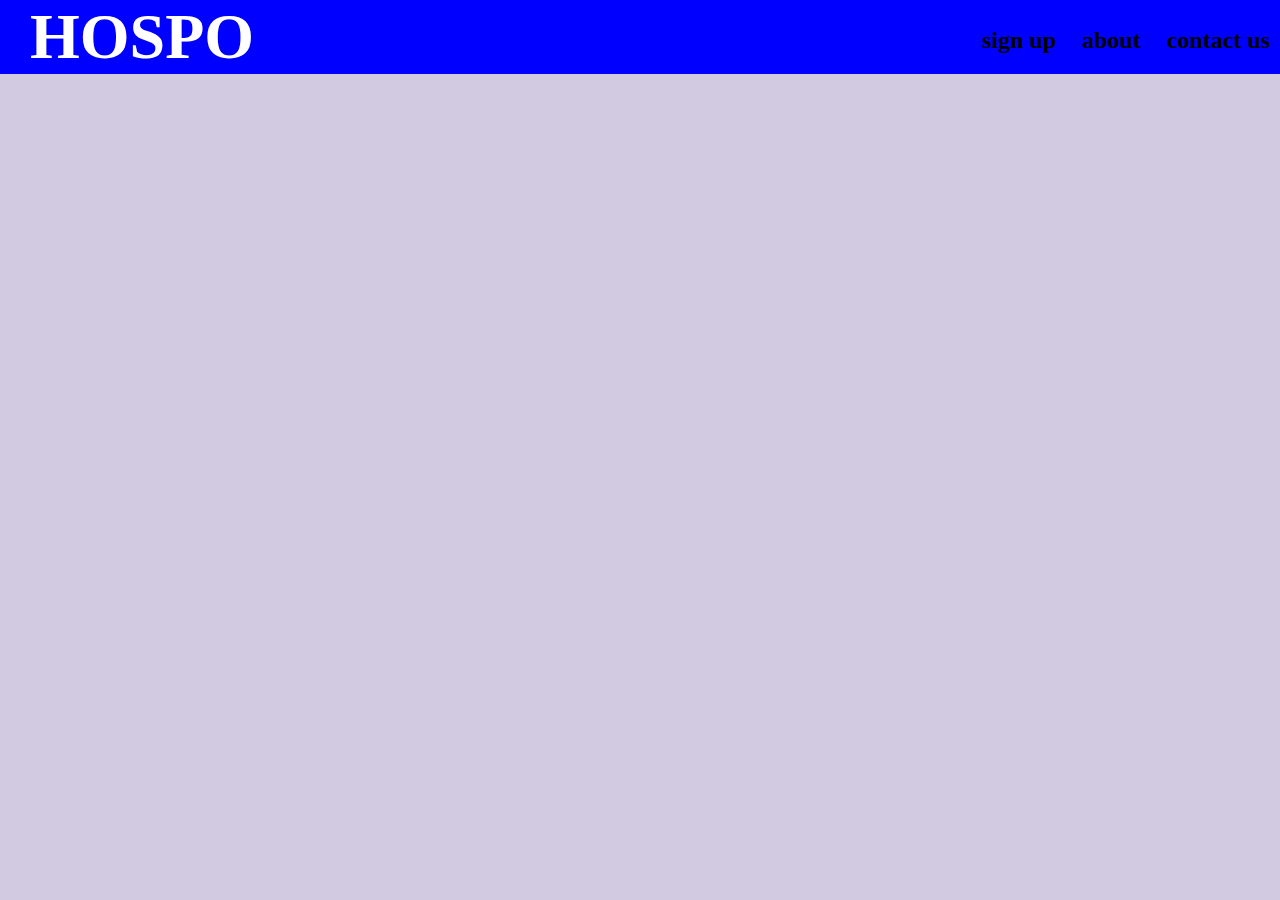
==== index.html @ 1aba8a03 "commit" ====
<!DOCTYPE html>
<html lang="en">
<head>
    <meta charset="UTF-8">
    <meta http-equiv="X-UA-Compatible" content="IE=edge">
    <meta name="viewport" content="width=device-width, initial-scale=1.0">
    <link rel="stylesheet" href="./style.css"> 
    <title>Document</title>
</head>
<body>
    <nav>
        <a>sign up</a>
        <a>about</a>
        <a>contact us</a>

    </nav>
    <header>
        <h1>HOSPO</h1>
    </header>
    
    <section>

    </section>
    <footer>

    </footer>
</body>
</html>
---- style.css ----
body{
    background-color: rgb(210, 202, 224);
    margin: 0px;
    padding: 0px;
}
html{
    font-size: 16px;
    
}
header{
    background-color: blue;
}
header h1{
    padding-left: 30px;
    margin: 0px;
    text-align: left;
    font-size: 4rem;
    color: white;
}
nav{
    float: right;
    align-items: center;
    font-size: 1.5rem;
    font-weight: 600;
    margin-top: 3vh;
}
nav a{
    padding-inline:10px;
}
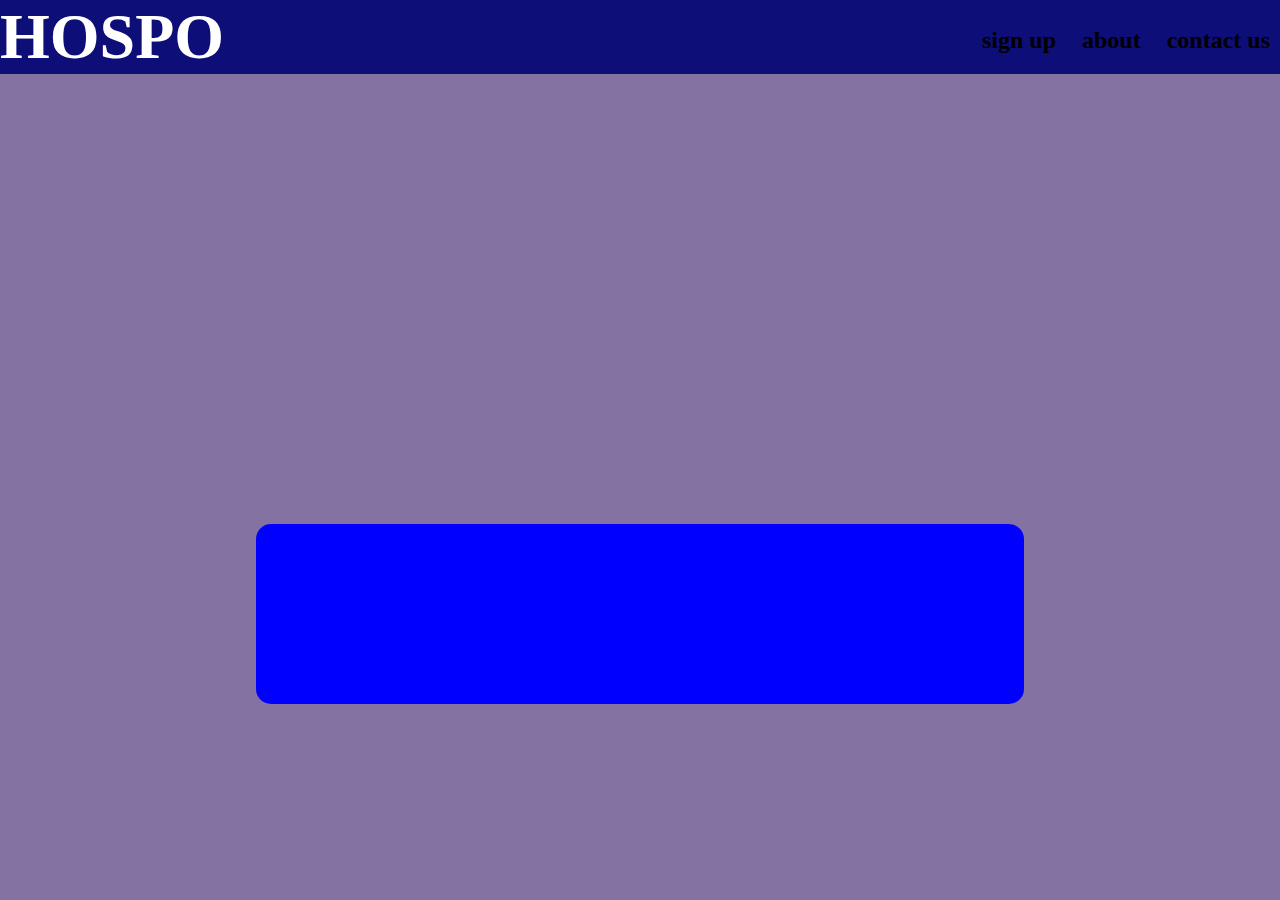
==== commit a0af120e: "commit" ====
--- a/index.html
+++ b/index.html
@@ -12,13 +12,15 @@
         <a>sign up</a>
         <a>about</a>
         <a>contact us</a>
-
     </nav>
     <header>
         <h1>HOSPO</h1>
     </header>
     
     <section>
+        <div class="login-section">
+
+        </div>
 
     </section>
     <footer>
--- a/style.css
+++ b/style.css
@@ -1,5 +1,5 @@
 body{
-    background-color: rgb(210, 202, 224);
+    background-color: rgb(132, 114, 162);
     margin: 0px;
     padding: 0px;
 }
@@ -8,10 +8,10 @@
     
 }
 header{
-    background-color: blue;
+    background-color: rgb(14, 14, 120);
 }
 header h1{
-    padding-left: 30px;
+    padding-left: 3 0px;
     margin: 0px;
     text-align: left;
     font-size: 4rem;
@@ -27,3 +27,18 @@
 nav a{
     padding-inline:10px;
 }
+.login-section{
+    position: relative;
+    top: 50vh;
+    height: 20vh;
+    width: 60vw;
+    background-color: blue;  
+    justify-content: center;
+    border-radius: 15px;
+
+}
+section{
+    display: flex;
+    justify-content: center;
+
+}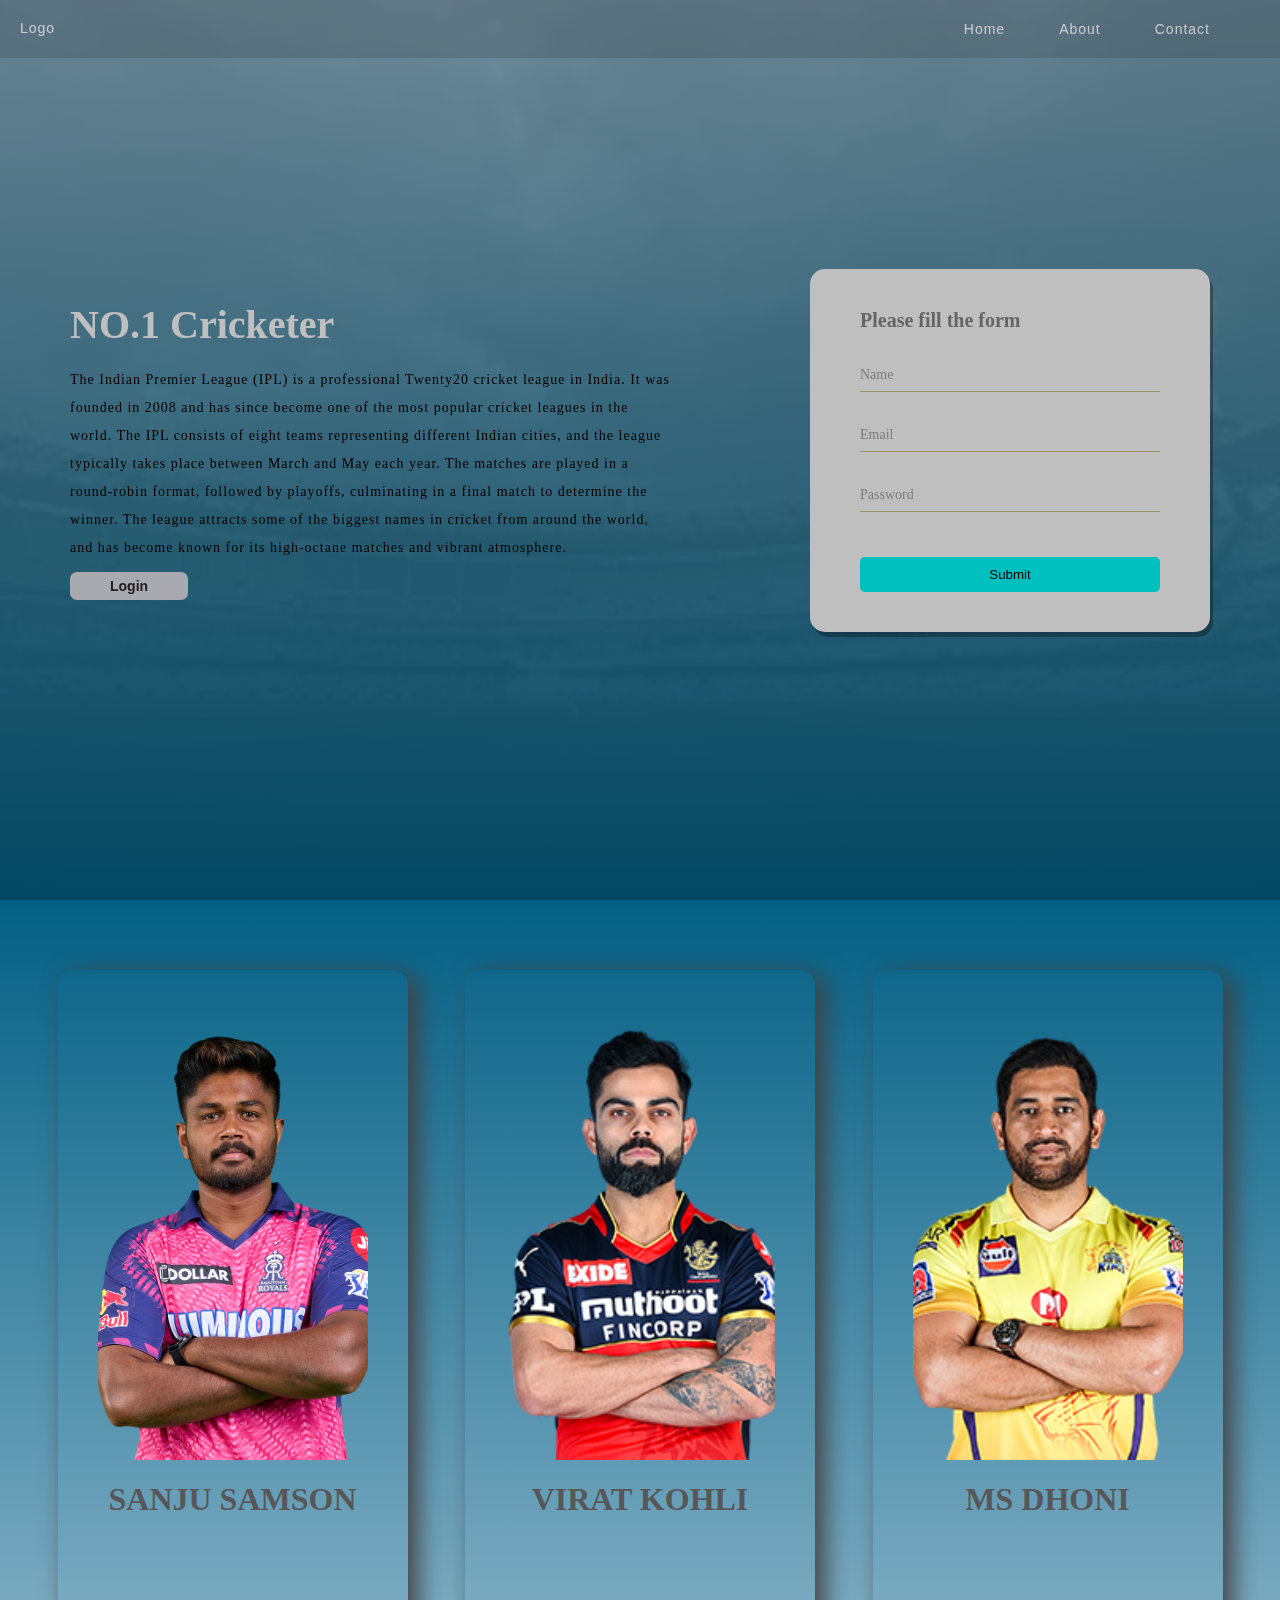
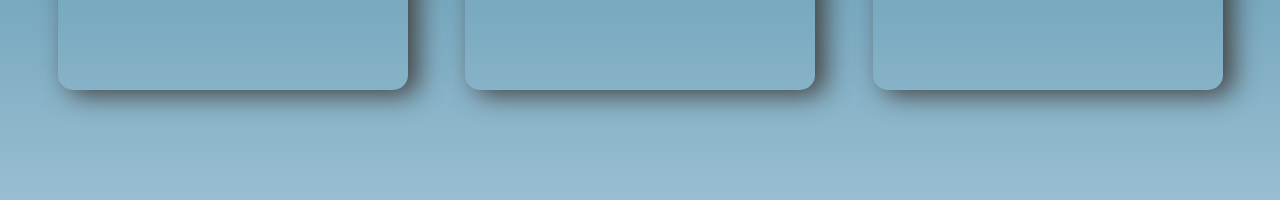
==== commit 2394b635: "finel commit" ====
--- a/index.html
+++ b/index.html
@@ -4,27 +4,78 @@
     <meta charset="UTF-8">
     <meta http-equiv="X-UA-Compatible" content="IE=edge">
     <meta name="viewport" content="width=device-width, initial-scale=1.0">
-    <link rel="stylesheet" href="./style.css"> 
-    <title>Document</title>
+    <title>WORLD CRICKETERS OF 2023</title>
+    <link rel="stylesheet" href="./style.css">
 </head>
 <body>
-    <nav>
-        <a>sign up</a>
-        <a>about</a>
-        <a>contact us</a>
-    </nav>
     <header>
-        <h1>HOSPO</h1>
+        <div class="container">
+            <a href="#">Logo</a>
+            <nav>
+                <a href="#">Home</a>
+                <a href="#">About</a>
+                <a href="#">Contact</a>
+            </nav>
+        </div>
     </header>
-    
-    <section>
-        <div class="login-section">
+    <main>
+        <div class="banner-container">
+            <section class="container">
+                <div class="left-section">
+                    <h1>NO.1 Cricketer</h1>
+                    <p>The Indian Premier League (IPL) is a professional Twenty20 cricket league in India. It was founded in 2008 and has since become one of the most popular cricket leagues in the world. The IPL consists of eight teams representing different Indian cities, and the league typically takes place between March and May each year. The matches are played in a round-robin format, followed by playoffs, culminating in a final match to determine the winner. The league attracts some of the biggest names in cricket from around the world, and has become known for its high-octane matches and vibrant atmosphere.</p>
+                    <button>Login</button>
+                </div>
+                <div class="right-section">
+                    <h4>Please fill the form</h4>
+                    <form action="" autocomplete="off">
+                        <div class="input-group">
+                          <input type="text" id="name" required>  
+                          <label for="name">Name</label>
+                        </div>
+                        <div class="input-group">
+                            <input type="email" id="emai" required>
+                            <label for="emai">Email</label>
+                        </div>
+                        <div class="input-group">
+                            <input type="password" id="password" required>
+                            <label for="password">Password</label>
+                        </div>
+                        <div class="submit-btn">
+                            <input type="submit" class="submit" />
+                        </div>
+                    </form>
+
+                </div>
+
+            </section>
 
         </div>
+        <section class="section-two">
+            <div class="card-container">
+                <div class="image-container">
+                    <img src="./sanju.png" alt="">
+                </div>
+                <h1>SANJU SAMSON</h1>
+            </div>
+            <div class="card-container">
+                <div class="image-container">
+                    <img src="./kohil.png" alt="">
+                </div>
+                <h1>VIRAT KOHLI</h1>
+            </div>
+            <div class="card-container">
+                <div class="image-container">
+                    <img src="./dhoni.png" alt="">
+                </div>
+                <h1>MS DHONI</h1>
+            </div>
 
-    </section>
-    <footer>
 
-    </footer>
+        </section>
+
+    </main>
+
+    
 </body>
-</html> +</html>--- a/style.css
+++ b/style.css
@@ -1,44 +1,211 @@
+*{
+    box-sizing: border-box;
+}
 body{
-    background-color: rgb(132, 114, 162);
-    margin: 0px;
-    padding: 0px;
-}
-html{
-    font-size: 16px;
-    
-}
+    margin: 0;
+    padding: 0;
+    scroll-behavior: smooth;
+}
+
 header{
-    background-color: rgb(14, 14, 120);
-}
-header h1{
-    padding-left: 3 0px;
-    margin: 0px;
-    text-align: left;
-    font-size: 4rem;
-    color: white;
-}
-nav{
-    float: right;
+    width: 100%;
+    background-color: rgba(23,23,23,.15);
+    padding: 20px;
+    position: fixed;
+    top: 0;
+    z-index: 1;
+}
+header a{
+    text-decoration: none;
+    margin-right: 50px;
+    font-size: 14px;
+    letter-spacing: 1px;
+    font-family: 'Segoe UI', Tahoma, Geneva, Verdana, sans-serif;
+    color: rgba(249, 240, 240, 0.71);
+
+}
+
+.banner-container{
+    width: 100%;
+    height: 100vh;
+    background:linear-gradient(rgba(135, 178, 200, 0.849),rgb(3,96,133)),url('./background.jpeg');
+    filter: brightness(.75);
+    background-repeat: no-repeat;
+    background-size: cover;
+    background-attachment: fixed;
+    background-position: center;
+    display: flex;
+    align-self: flex-start;
+    justify-content: center;
+}
+header .container{
+    display: flex;
+    justify-content: space-between;
+}
+
+
+.banner-container .container{
+    height: 100vh;
+    width: 100%;
+    display: flex;
+    justify-content: space-around;
     align-items: center;
-    font-size: 1.5rem;
-    font-weight: 600;
-    margin-top: 3vh;
-}
-nav a{
-    padding-inline:10px;
-}
-.login-section{
+
+}
+
+
+.left-section{
+    width: 600px;
+} 
+
+.left-section h1{
+    margin: 0;
+    font-size: 40px;
+    color: rgb(255, 255, 255);
+}
+.left-section p{
+    margin: 0;
+    font-size: 14px;
+    letter-spacing: 1px;
+    margin-top: 18px;
+    line-height: 28px;
+
+
+}
+.left-section  button{
+    color: rgb(44, 39, 39);
+    border: none;
+    background-color: rgb(225, 227, 235);
+    padding: 6px 40px;
+    margin-top: 10px;
+    border-radius: 7px;
+    font-weight: bold;
+    font-size: 14px;
+
+}
+.left-section button:hover{
+    background-color: aqua;
+    transform: scale(1.1);
+    cursor: pointer;
+}
+
+.right-section{
+    width: 400px;
+    background-color: white;
+    border-radius: 15px;
+    padding: 40px 0px;
+    box-shadow:3px 5px rgba(0, 0,0,.3);
+
+}
+.right-section h4{
+    font-size: 20px;
+    width: 300px;
+    margin: auto;
+    margin-bottom: 30px;
+    color:rgb(136,136,136);
+
+}
+
+.input-group{
+    width: 300px;
+    margin: 30px auto;
+    display: flex;
+    flex-direction: column;
     position: relative;
-    top: 50vh;
-    height: 20vh;
-    width: 60vw;
-    background-color: blue;  
+}
+.input-group label{
+    color: rgb(165,165,165);
+    font-size: 14px;
+    position: absolute;
+    top: 5px;
+    transition: 0.5s ease-in-out;
+   
+
+}
+.input-group input{
+    border: none;
+    padding: 7px;
+    outline: none;
+    border-bottom: 1px solid #c9c98a;
+}
+
+.input-group input:focus ~label,
+.input-group input:valid ~label{
+    color: red;
+    top: -10px;
+    font-size: 12px;
+
+}
+.input-group input:focus ,
+.input-group input:valid {
+    border-color: blue;
+
+}
+
+
+.submit-btn input{
+    background-color: aqua;
+    border: none;
+    padding: 10px;
+    margin-top: 15px;
+    border-radius: 5px;
+    width: 300px;
+    cursor: pointer;
+
+}
+.submit-btn{
+    display: flex;
     justify-content: center;
+    align-items: center;
+}
+.submit-btn input:hover{
+    box-shadow: 0px 3px 6px silver;
+    background-color: rgb(99, 99, 139);
+}
+/* section-two */
+
+.section-two{
+    background:linear-gradient(rgb(3,96,133),rgba(135, 178, 200, 0.849));
+    padding-top: 70px;
+    /* margin-top:30px; */
+    display: flex;
+    /* flex-direction: column; */
+    /* flex-wrap: wrap; */
+    justify-content: space-evenly;
+    height: 100vh;
+
+}
+.card-container h1{
+    color: rgb(87, 87, 89);
+    text-align: center;
+
+}
+.card-container{
+    width: 350px;
+    padding: 20px;
+    height: 80vh;
     border-radius: 15px;
-
-}
-section{
-    display: flex;
-    justify-content: center;
-
+    box-shadow: 10px 5px 26px rgb(67, 66, 66);
+    overflow: hidden;
+}
+
+.image-container{
+    width: 100;
+    height: 450px;
+    margin: 20px;
+}
+.image-container img{
+    width: 100%;
+    height: 100%;
+    /* border: 1px solid black; */
+    border-radius: 15;
+    object-fit: cover;
+    cursor: pointer;
+}
+
+.image-container img:hover{
+    transform: scale(1.2) rotate(2deg);
+}
+.card-container:hover{
+    transform: rotate(-2deg);
 }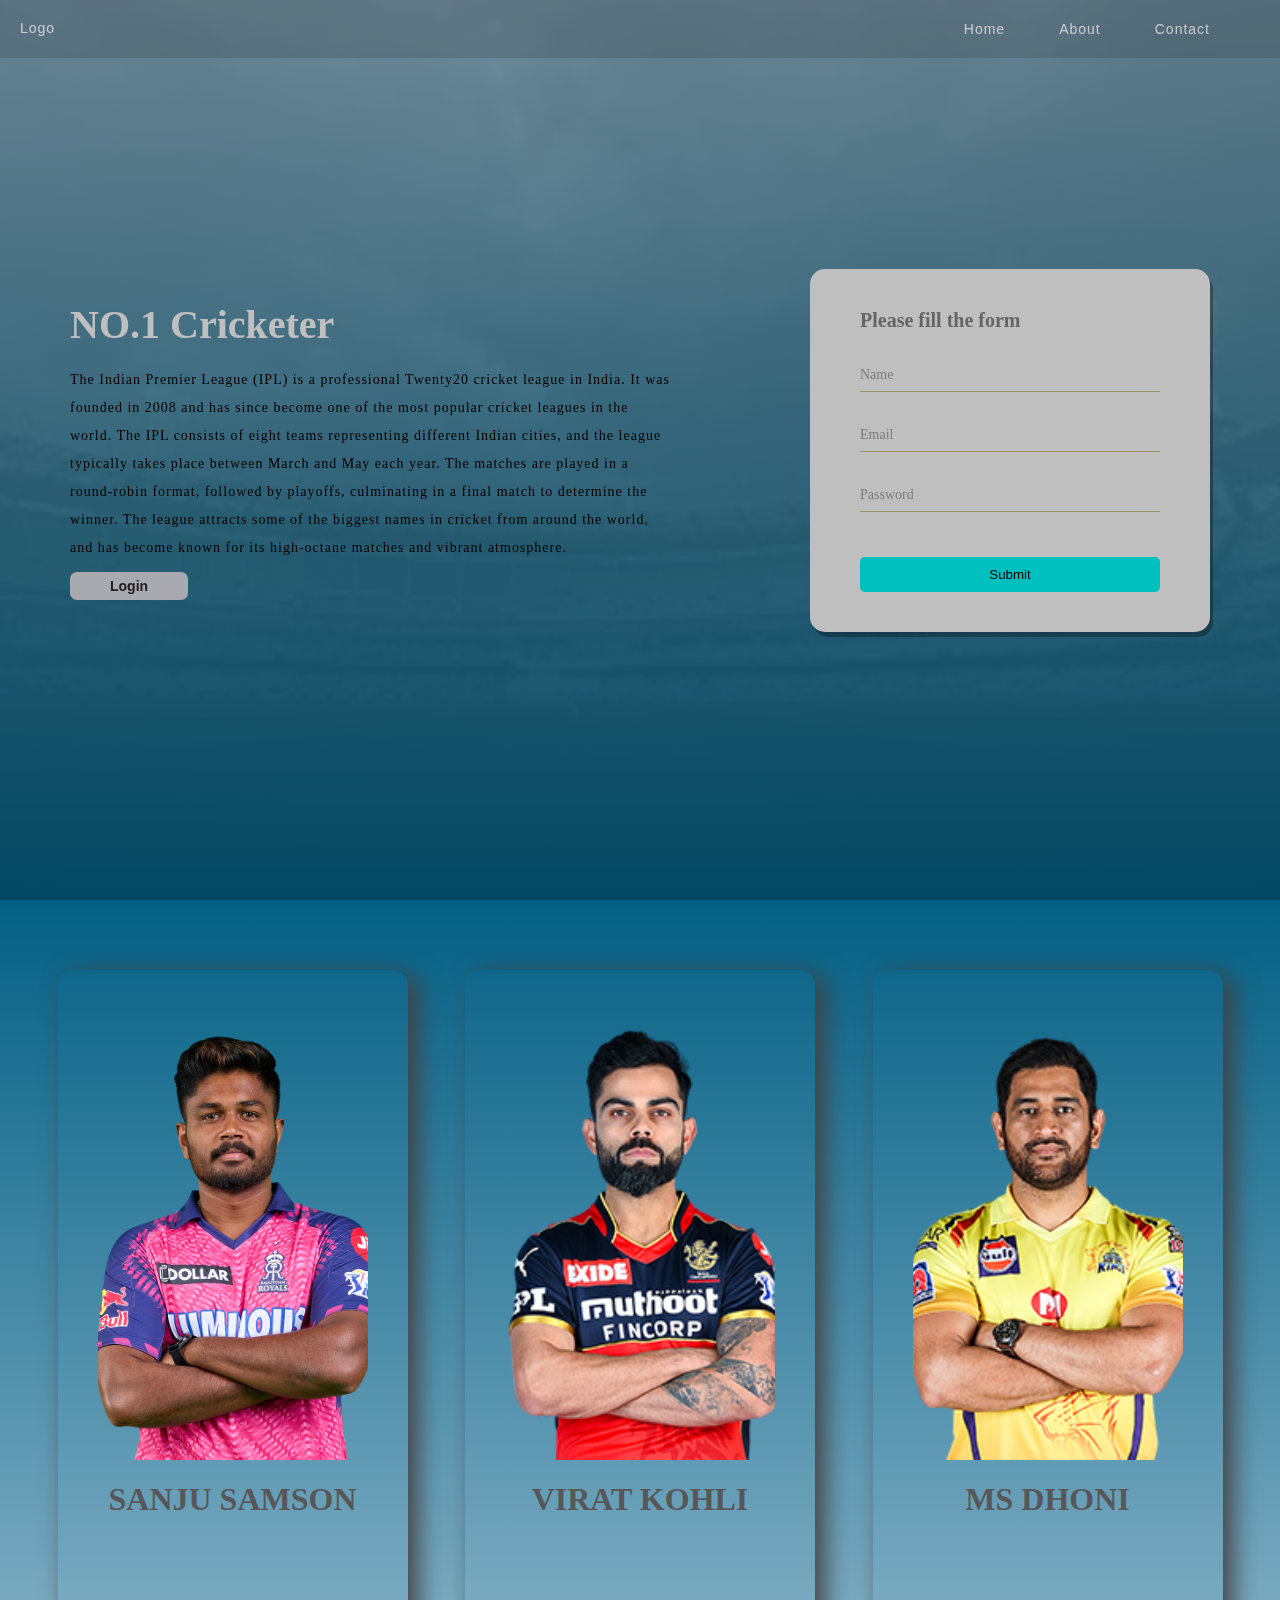
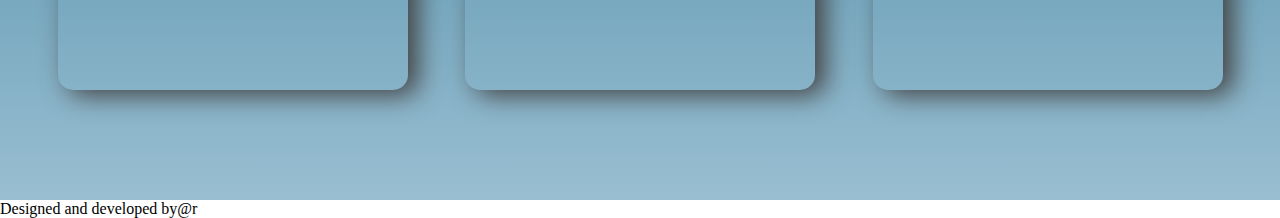
==== commit 0c8cfc5a: "addedFooter" ====
--- a/index.html
+++ b/index.html
@@ -75,6 +75,9 @@
         </section>
 
     </main>
+    <footer>
+        Designed and developed by<span>@r</span>
+    </footer>
 
     
 </body>
